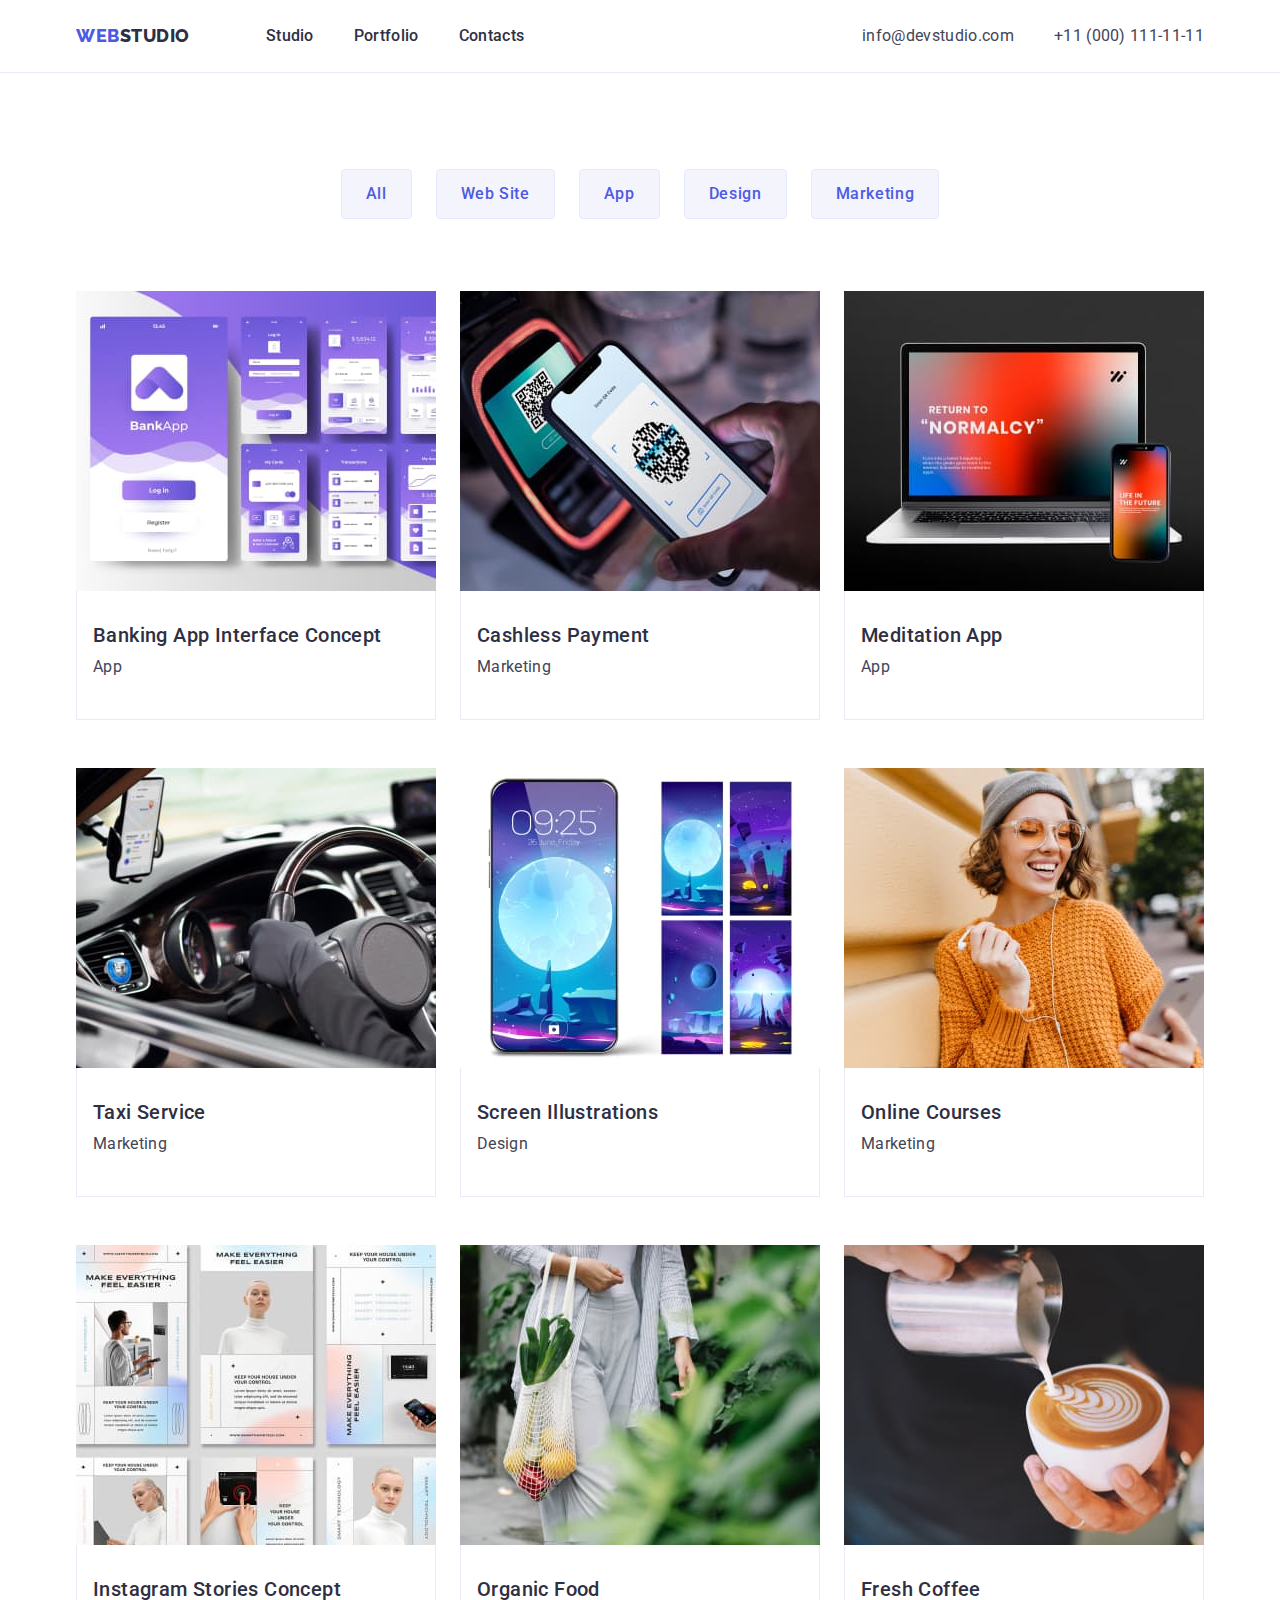
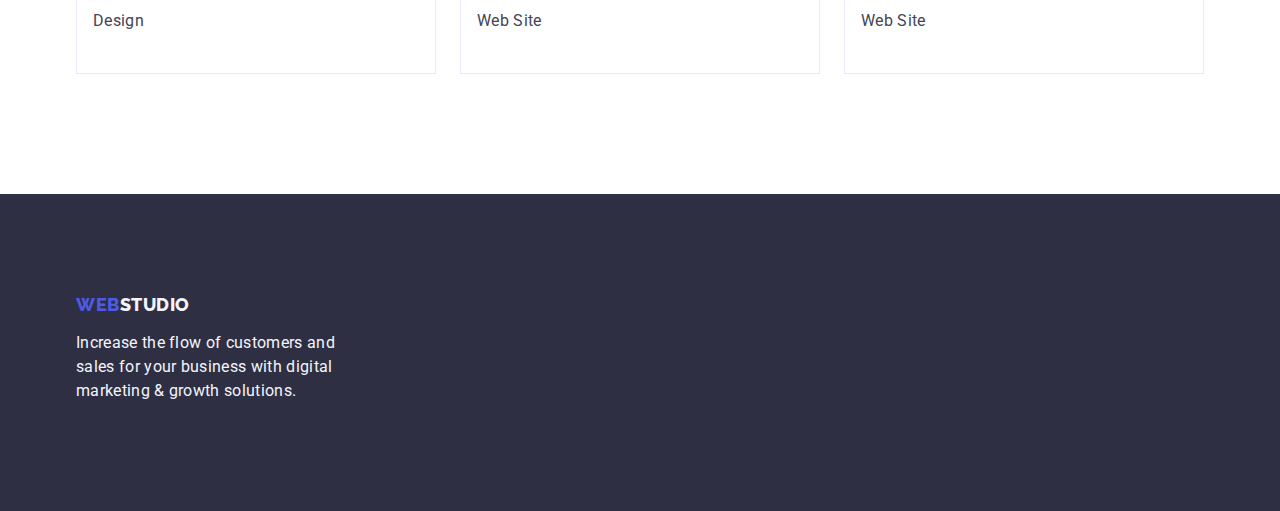
==== portfolio.html @ eb8dc879 "Initial commit" ====
<!DOCTYPE html>
<html lang="en">
  <head>
    <meta charset="UTF-8" />
    <meta http-equiv="X-UA-Compatible" content="IE=edge" />
    <meta name="viewport" content="width=device-width, initial-scale=1.0" />
    <title>Portfolio</title>
    <link rel="preconnect" href="https://fonts.googleapis.com" />
    <link rel="preconnect" href="https://fonts.gstatic.com" crossorigin />
    <link
      href="https://fonts.googleapis.com/css2?family=Raleway:wght@800&family=Roboto:wght@400;500;700;900&display=swap"
      rel="stylesheet"
    />
    <link
      rel="stylesheet"
      href="https://cdn.jsdelivr.net/npm/modern-normalize@1.1.0/modern-normalize.min.css"
    />
    <link rel="stylesheet" href="./css/styles.css" />
  </head>
  <body>
    <!-- Header section -->
    <header class="header">
      <div class="c-header container">
        <nav class="nav">
          <a class="logo link" href="./index.html">
            Web<span class="studio">Studio</span>
          </a>
          <ul class="list nav-list">
            <li>
              <a class="first-menu link" href="./index.html">Studio</a>
            </li>
            <li>
              <a class="first-menu link" href="./portfolio.html">Portfolio</a>
            </li>
            <li>
              <a class="first-menu link" href="">Contacts</a>
            </li>
          </ul>
        </nav>
        <address class="address">
          <ul class="adress-list list">
            <li>
              <a class="adress-link link" href="mailto:info@devstudio.com"
                >info@devstudio.com</a
              >
            </li>
            <li>
              <a class="adress-link link" href="tel:+110001111111"
                >+11 (000) 111-11-11</a
              >
            </li>
          </ul>
        </address>
      </div>
    </header>
    <main>
      <!-- Filter -->
      <section class="global-portfolio">
        <div class="container">
          <h1 hidden>Portfolio</h1>
          <ul class="glob-port-list list">
            <li>
              <button class="button-port button" type="button">All</button>
            </li>
            <li>
              <button class="button-port button" type="button">Web Site</button>
            </li>
            <li>
              <button class="button-port button" type="button">App</button>
            </li>
            <li>
              <button class="button-port button" type="button">Design</button>
            </li>
            <li>
              <button class="button-port button" type="button">
                Marketing
              </button>
            </li>
          </ul>
          <!-- Portfolio -->
          <ul class="glob-port-list-photo list">
            <li class="glob-port-photo-li">
              <a class="link" href=""
                ><img
                  src="./images/portfolio/img-01.jpg"
                  alt="img 1"
                  width="360"
                  height="300"
                />
                <div class="app-character">
                  <h2 class="first-h">Banking App Interface Concept</h2>
                  <p class="first-p">App</p>
                </div></a
              >
            </li>
            <li class="glob-port-photo-li">
              <a class="link" href=""
                ><img
                  src="./images/portfolio/img-02.jpg"
                  alt="img 2"
                  width="360"
                  height="300"
                />
                <div class="app-character">
                  <h2 class="first-h">Cashless Payment</h2>
                  <p class="first-p">Marketing</p>
                </div></a>
            </li>
            <li class="glob-port-photo-li">
              <a class="link" href=""
                ><img
                  src="./images/portfolio/img-03.jpg"
                  alt="img 3"
                  width="360"
                  height="300"
                />
                <div class="app-character">
                  <h2 class="first-h">Meditation App</h2>
                  <p class="first-p">App</p>
                </div></a
              >
            </li>
            <li class="glob-port-photo-li">
              <a class="link" href=""
                ><img
                  src="./images/portfolio/img-04.jpg"
                  alt="img 4"
                  width="360"
                  height="300"
                />
                <div class="app-character">
                  <h2 class="first-h">Taxi Service</h2>
                  <p class="first-p">Marketing</p>
                </div></a
              >
            </li>
            <li class="glob-port-photo-li">
              <a class="link" href=""
                ><img
                  src="./images/portfolio/img-05.jpg"
                  alt="img 5"
                  width="360"
                  height="300"
                />
                <div class="app-character">
                  <h2 class="first-h">Screen Illustrations</h2>
                  <p class="first-p">Design</p>
                </div></a
              >
            </li>
            <li class="glob-port-photo-li">
              <a class="link" href=""
                ><img
                  src="./images/portfolio/img-06.jpg"
                  alt="img 6"
                  width="360"
                  height="300"
                />
                <div class="app-character">
                  <h2 class="first-h">Online Courses</h2>
                  <p class="first-p">Marketing</p>
                </div></a
              >
            </li>
            <li class="glob-port-photo-li">
              <a class="link" href=""
                ><img
                  src="./images/portfolio/img-07.jpg"
                  alt="img 7"
                  width="360"
                  height="300"
                />
                <div class="app-character">
                  <h2 class="first-h">Instagram Stories Concept</h2>
                  <p class="first-p">Design</p>
                </div></a
              >
            </li>
            <li class="glob-port-photo-li">
              <a class="link" href=""
                ><img
                  src="./images/portfolio/img-08.jpg"
                  alt="img 8"
                  width="360"
                  height="300"
                />
                <div class="app-character">
                  <h2 class="first-h">Organic Food</h2>
                  <p class="first-p">Web Site</p>
                </div></a
              >
            </li>
            <li class="glob-port-photo-li">
              <a class="link" href=""
                ><img src="./images/portfolio/img-09.jpg" alt="img 9" />
                <div class="app-character">
                  <h2 class="first-h">Fresh Coffee</h2>
                  <p class="first-p">Web Site</p>
                </div></a
              >
            </li>
          </ul>
        </div>
      </section>
    </main>
    <footer class="footer">
      <div class="container">
        <a class="footer-logo link" href="./index.html">
          Web<span class="studio-two">Studio</span>
        </a>
        <p class="footer-p first-p">
          Increase the flow of customers and sales for your business with
          digital marketing & growth solutions.
        </p>
      </div>
    </footer>
  </body>
</html>
---- css/styles.css ----
/*! normalize.css v8.0.1 | MIT License | github.com/necolas/normalize.css */

/* Document
   ========================================================================== */

/**
 * 1. Correct the line height in all browsers.
 * 2. Prevent adjustments of font size after orientation changes in iOS.
 */

 html {
    line-height: 1.15; /* 1 */
    -webkit-text-size-adjust: 100%; /* 2 */
  }
  
  /* Sections
     ========================================================================== */
  
  /**
   * Remove the margin in all browsers.
   */
  
  body {
    margin: 0;
  }
  
  /**
   * Render the `main` element consistently in IE.
   */
  
  main {
    display: block;
  }
  
  /**
   * Correct the font size and margin on `h1` elements within `section` and
   * `article` contexts in Chrome, Firefox, and Safari.
   */
  
  h1 {
    font-size: 2em;
    margin: 0.67em 0;
  }
  
  /* Grouping content
     ========================================================================== */
  
  /**
   * 1. Add the correct box sizing in Firefox.
   * 2. Show the overflow in Edge and IE.
   */
  
  hr {
    box-sizing: content-box; /* 1 */
    height: 0; /* 1 */
    overflow: visible; /* 2 */
  }
  
  /**
   * 1. Correct the inheritance and scaling of font size in all browsers.
   * 2. Correct the odd `em` font sizing in all browsers.
   */
  
  pre {
    font-family: monospace, monospace; /* 1 */
    font-size: 1em; /* 2 */
  }
  
  /* Text-level semantics
     ========================================================================== */
  
  /**
   * Remove the gray background on active links in IE 10.
   */
  
  a {
    background-color: transparent;
  }
  
  /**
   * 1. Remove the bottom border in Chrome 57-
   * 2. Add the correct text decoration in Chrome, Edge, IE, Opera, and Safari.
   */
  
  abbr[title] {
    border-bottom: none; /* 1 */
    text-decoration: underline; /* 2 */
    text-decoration: underline dotted; /* 2 */
  }
  
  /**
   * Add the correct font weight in Chrome, Edge, and Safari.
   */
  
  b,
  strong {
    font-weight: bolder;
  }
  
  /**
   * 1. Correct the inheritance and scaling of font size in all browsers.
   * 2. Correct the odd `em` font sizing in all browsers.
   */
  
  code,
  kbd,
  samp {
    font-family: monospace, monospace; /* 1 */
    font-size: 1em; /* 2 */
  }
  
  /**
   * Add the correct font size in all browsers.
   */
  
  small {
    font-size: 80%;
  }
  
  /**
   * Prevent `sub` and `sup` elements from affecting the line height in
   * all browsers.
   */
  
  sub,
  sup {
    font-size: 75%;
    line-height: 0;
    position: relative;
    vertical-align: baseline;
  }
  
  sub {
    bottom: -0.25em;
  }
  
  sup {
    top: -0.5em;
  }
  
  /* Embedded content
     ========================================================================== */
  
  /**
   * Remove the border on images inside links in IE 10.
   */
  
  img {
    border-style: none;
  }
  
  /* Forms
     ========================================================================== */
  
  /**
   * 1. Change the font styles in all browsers.
   * 2. Remove the margin in Firefox and Safari.
   */
  
  button,
  input,
  optgroup,
  select,
  textarea {
    font-family: inherit; /* 1 */
    font-size: 100%; /* 1 */
    line-height: 1.15; /* 1 */
    margin: 0; /* 2 */
  }
  
  /**
   * Show the overflow in IE.
   * 1. Show the overflow in Edge.
   */
  
  button,
  input { /* 1 */
    overflow: visible;
  }
  
  /**
   * Remove the inheritance of text transform in Edge, Firefox, and IE.
   * 1. Remove the inheritance of text transform in Firefox.
   */
  
  button,
  select { /* 1 */
    text-transform: none;
  }
  
  /**
   * Correct the inability to style clickable types in iOS and Safari.
   */
  
  button,
  [type="button"],
  [type="reset"],
  [type="submit"] {
    -webkit-appearance: button;
  }
  
  /**
   * Remove the inner border and padding in Firefox.
   */
  
  button::-moz-focus-inner,
  [type="button"]::-moz-focus-inner,
  [type="reset"]::-moz-focus-inner,
  [type="submit"]::-moz-focus-inner {
    border-style: none;
    padding: 0;
  }
  
  /**
   * Restore the focus styles unset by the previous rule.
   */
  
  button:-moz-focusring,
  [type="button"]:-moz-focusring,
  [type="reset"]:-moz-focusring,
  [type="submit"]:-moz-focusring {
    outline: 1px dotted ButtonText;
  }
  
  /**
   * Correct the padding in Firefox.
   */
  
  fieldset {
    padding: 0.35em 0.75em 0.625em;
  }
  
  /**
   * 1. Correct the text wrapping in Edge and IE.
   * 2. Correct the color inheritance from `fieldset` elements in IE.
   * 3. Remove the padding so developers are not caught out when they zero out
   *    `fieldset` elements in all browsers.
   */
  
  legend {
    box-sizing: border-box; /* 1 */
    color: inherit; /* 2 */
    display: table; /* 1 */
    max-width: 100%; /* 1 */
    padding: 0; /* 3 */
    white-space: normal; /* 1 */
  }
  
  /**
   * Add the correct vertical alignment in Chrome, Firefox, and Opera.
   */
  
  progress {
    vertical-align: baseline;
  }
  
  /**
   * Remove the default vertical scrollbar in IE 10+.
   */
  
  textarea {
    overflow: auto;
  }
  
  /**
   * 1. Add the correct box sizing in IE 10.
   * 2. Remove the padding in IE 10.
   */
  
  [type="checkbox"],
  [type="radio"] {
    box-sizing: border-box; /* 1 */
    padding: 0; /* 2 */
  }
  
  /**
   * Correct the cursor style of increment and decrement buttons in Chrome.
   */
  
  [type="number"]::-webkit-inner-spin-button,
  [type="number"]::-webkit-outer-spin-button {
    height: auto;
  }
  
  /**
   * 1. Correct the odd appearance in Chrome and Safari.
   * 2. Correct the outline style in Safari.
   */
  
  [type="search"] {
    -webkit-appearance: textfield; /* 1 */
    outline-offset: -2px; /* 2 */
  }
  
  /**
   * Remove the inner padding in Chrome and Safari on macOS.
   */
  
  [type="search"]::-webkit-search-decoration {
    -webkit-appearance: none;
  }
  
  /**
   * 1. Correct the inability to style clickable types in iOS and Safari.
   * 2. Change font properties to `inherit` in Safari.
   */
  
  ::-webkit-file-upload-button {
    -webkit-appearance: button; /* 1 */
    font: inherit; /* 2 */
  }
  
  /* Interactive
     ========================================================================== */
  
  /*
   * Add the correct display in Edge, IE 10+, and Firefox.
   */
  
  details {
    display: block;
  }
  
  /*
   * Add the correct display in all browsers.
   */
  
  summary {
    display: list-item;
  }
  
  /* Misc
     ========================================================================== */
  
  /**
   * Add the correct display in IE 10+.
   */
  
  template {
    display: none;
  }
  
  /**
   * Add the correct display in IE 10.
   */
  
  [hidden] {
    display: none;
  }

:root {
	--primary-brand: #4d5ae5;
	--pressed-state: #404bbf;
	--dark: #2e2f42;
	--success: #31d0aa;
	--text: #434455;
	--subtle-text: #8e8f99;
	--accent: #e7e9fc;
	--light: #f4f4fd;
	--modal-overlay: #2e2f42;
	--hero-background: #2e2f42;
	--white-background: #ffffff;
	--modal-background: #fcfcfc;
}

body {
    font-family: 'Roboto', sans-serif;
    color: var(--text);
    background-color: var(--white-background);
}

h1, h2, h3, h4, h5, h6 {
    margin: 0;
}

p {
    margin: 0;
}

img {
    display: block;
}


.list {
    list-style: none;
    margin: 0;
    padding-left: 0;
}

.link {
    text-decoration: none;
    color: var(--dark);
    text-decoration: none;
}

.container {
    width: 1158px;
    margin-left: auto;
    margin-right: auto;
    padding: 0 15px;
}

.first-menu {
    font-weight: 500;
    line-height: 1.5;
    letter-spacing: 0.02em;
    padding: 24px 0 24px;
}

.link:hover,
.link:focus {
    color: var(--pressed-state);
}

.logo {
    color: var(--primary-brand);
    font-family: 'Raleway', sans-serif;
    font-size: 18px;
    font-weight: 800;
    font-size: 18;
    line-height: 1.17;
    letter-spacing: 0.03em;
    text-transform: uppercase;
    margin-right: 76px;
}

.studio {
    color: var(--dark);
}

.studio-two {
    color: var(--light);
}

.adress-link {
    line-height: 1.5;
    letter-spacing: 0.02em;
    color: var(--text);
}

.button {
    color: var(--white-background);
    background-color: var(--primary-brand);
    border: none;
    cursor: pointer;
    border-radius: 4px;
    cursor: pointer;
}

.button:hover,
.button:focus {
    color: var(--white-background);
    background-color: var(--pressed-state);
    border: none;
    cursor: pointer;
}

.address {
    font-style: normal;
}

.hero {
    background-color: var(--modal-overlay);
    padding-top: 188px;
    padding-bottom: 188px;
}

.first-header {
    font-size: 56px;
    line-height: 1.07;
    text-align: center;
    letter-spacing: 0.02em;
    color: var(--white-background);
    max-width: 496px;
    text-align: center;
    margin-right: auto;
    margin-left: auto;
}

.order-service {
    font-weight: 500;
    line-height: 1.5;
    letter-spacing: 0.04em;
    display: block;
    min-width: 169px;
    height: 56px;
    text-align: center;
    margin-left: auto;
    margin-right: auto;
    margin-top: 48px;
}

.first-h {
    font-weight: 500;
    font-size: 20px;
    line-height: 1.2;
    letter-spacing: 0.02em;
    color: var(--dark);
    margin-bottom: 8px;
}

.first-p {
    font-size: 16px;
    line-height: 1.5;
    letter-spacing: 0.02em;
    color: var(--text);
    margin-bottom: 8px;
}

.what-we-do {
    font-size: 36px;
    line-height: 1.11;
    text-align: center;
    letter-spacing: 0.02em;
    text-transform: capitalize;
    color: var(--dark);
    margin-bottom: 72px;
}

.team {
    background-color: var(--light);
    padding: 120px 0;
}

.our-team {
    font-size: 36px;
    line-height: 1.11;
    text-align: center;
    letter-spacing: 0.02em;
    text-transform: capitalize;
    color: var(--dark); 
    margin-bottom: 72px;   
}

.first-li {
    background-color: var(--white-background);
    width: calc((100%-72px)/4);
    border-radius: 0px 0px 4px 4px;
}

.footer {
    background-color: var(--modal-overlay);
    padding: 100px 0;
}

.footer-p {
    max-width: 264px;
    color: var(--light);
}

.footer-logo {
    color: var(--primary-brand);
    font-family: 'Raleway', sans-serif;
    font-size: 18px;
    font-weight: 800;
    font-size: 18;
    line-height: 1.17;
    letter-spacing: 0.03em;
    text-transform: uppercase;
    display: inline-block;
    margin-bottom: 16px;
}

.button-port {
    font-family: "Roboto", sans-serif;
    font-weight: 500;
    line-height: 1.5;
    letter-spacing: 0.04em;
    color: var(--primary-brand);
    background-color: var(--light);
    padding: 12px 24px;
    border: 1px solid var(--accent);
}

.button-port:hover,
.button-port:focus {
    border: 1px solid transparent;
}

.header {
    border-bottom: 1px solid var(--accent);
}

.header .container {
    display: flex;
    align-items: center;
    justify-content: space-between;
}

.c-header {
    display: flex;
}

.nav {
    display: flex;
    align-items: center;
}

.nav-list {
    display: flex;
    gap: 40px;
    justify-content: center;
    padding: 24px 0;
}

.adress-list {
    display: flex;
    gap: 40px;
    align-items: center;
}

.info-sect {
    padding: 120px 0;
}

.info-list {
    display: flex;
    gap: 24px;
}

.info-element {
    width: calc((100% - 72px)/4);
}

.portfolio-sect {
    padding-bottom: 120px;
}

.portfolio-list {
    display: flex;
    gap: 24px;
}

.portfolio-element {
    width: calc((100% - 48px)/3                                                       );
}

.team-list {
    display: flex;
    gap: 24px;
}

.portfolio-li {
    padding: 32px 16px;
    text-align: center;
}

.global-portfolio {
    padding: 96px 0 120px;
}

.glob-port-list {
    display: flex;
    justify-content: center;
    gap: 24px;
    margin-bottom: 72px;
}

.glob-port-list-photo {
    display: flex;
    flex-wrap: wrap;
    column-gap: 24px;
    row-gap: 48px;
}

.glob-port-photo-li {
    width: calc((100% - 48px)/3);
}

.app-character {
    padding: 32px 16px;
    border: 1px solid var(--accent);
    border-top: none;
}
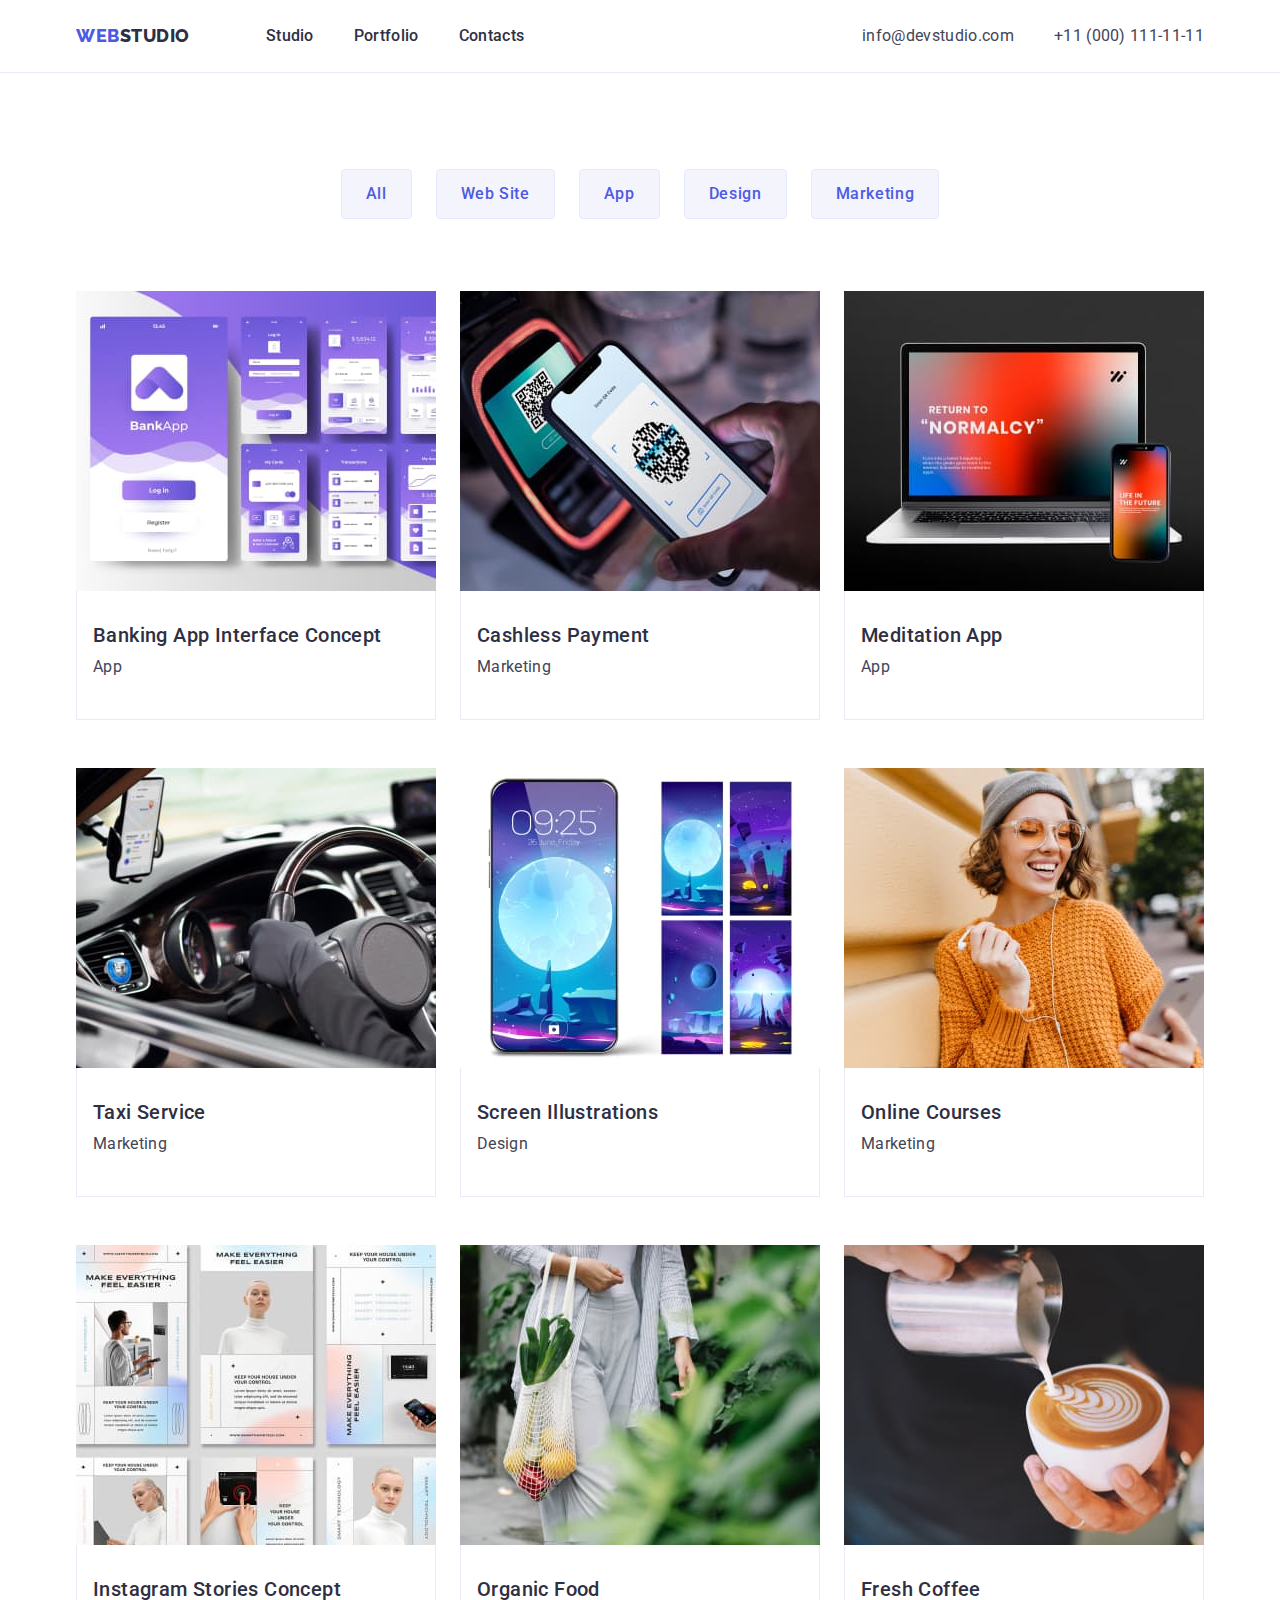
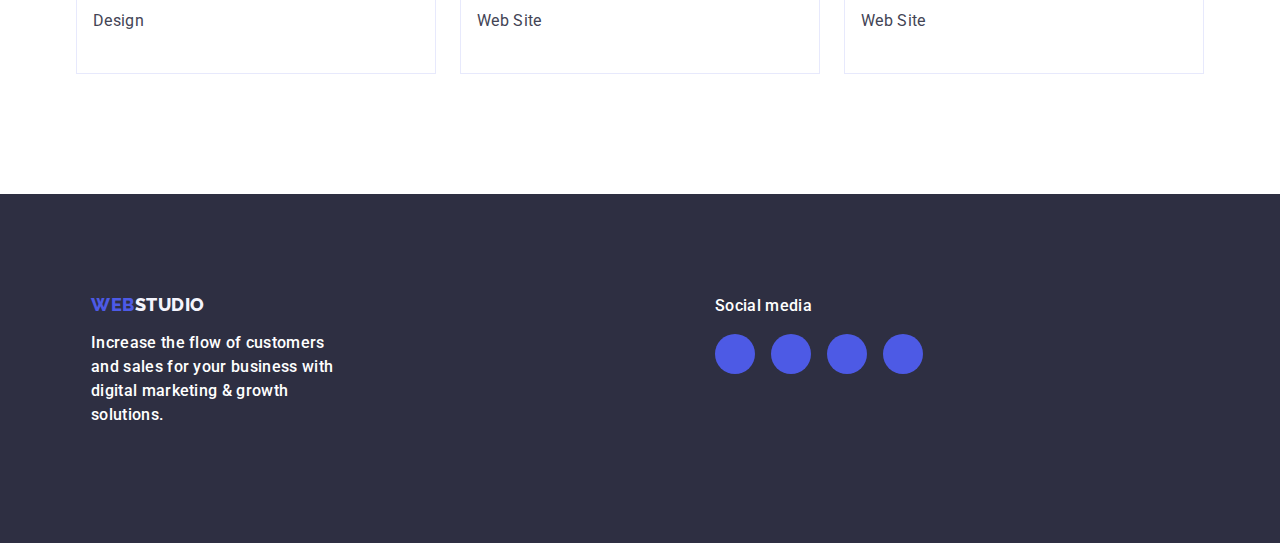
==== commit 6b37a791: "goit-hw4-1-try" ====
--- a/portfolio.html
+++ b/portfolio.html
@@ -204,14 +204,49 @@
       </section>
     </main>
     <footer class="footer">
-      <div class="container">
-        <a class="footer-logo link" href="./index.html">
-          Web<span class="studio-two">Studio</span>
-        </a>
-        <p class="footer-p first-p">
-          Increase the flow of customers and sales for your business with
-          digital marketing & growth solutions.
-        </p>
+      <div class="footer-container-global container">
+      <div class="footer-container container">
+      <a class="footer-logo link" href="./index.html">
+        Web<span class="studio-two">Studio</span>
+      </a>
+      <p class="footer-p first-p">
+        Increase the flow of customers and sales for your business with digital
+        marketing & growth solutions.
+      </p>
+      </div>
+      <div class="socials-container container">
+        <p class="footer-p">Social media</p>
+        <ul class="footer-list list">
+          <li class="footer-item">
+            <a class="footer-link" href="">
+              <svg class="footer-icon" width="24" height="24">
+                <use href="./images/icons.svg#instagram"></use>
+              </svg>
+            </a>
+          </li>
+          <li class="footer-item">
+            <a class="footer-link" href="">
+              <svg class="footer-icon" width="24" height="24">
+                <use href="./images/icons.svg#twitter"></use>
+              </svg>
+            </a>
+          </li>
+          <li class="footer-item">
+            <a class="footer-link" href="">
+              <svg class="footer-icon" width="24" height="24">
+                <use href="./images/icons.svg#facebook"></use>
+              </svg>
+            </a>
+          </li>
+          <li class="footer-item">
+            <a class="footer-link" href="">
+              <svg class="footer-icon" width="24" height="24">
+                <use href="./images/icons.svg#linkedin"></use>
+              </svg>
+            </a>
+          </li>
+        </ul>
+      </div>
       </div>
     </footer>
   </body>
--- a/css/styles.css
+++ b/css/styles.css
@@ -464,6 +464,11 @@
     background-color: var(--modal-overlay);
     padding-top: 188px;
     padding-bottom: 188px;
+    background-image: linear-gradient(rgba(46, 47, 66, 0.7), rgba(46, 47, 66, 0.7)), url(../images/header/people-office.jpg);
+    max-width: 1440px;
+    background-repeat: no-repeat;
+    background-position: center;
+    background-size: cover;
 }
 
 .first-header {
@@ -536,7 +541,9 @@
 .first-li {
     background-color: var(--white-background);
     width: calc((100%-72px)/4);
+    height: 428px;
     border-radius: 0px 0px 4px 4px;
+    box-shadow: 0px 1px 6px rgba(46, 47, 66, 0.08), 0px 1px 1px rgba(46, 47, 66, 0.16), 0px 2px 1px rgba(46, 47, 66, 0.08);
 }
 
 .footer {
@@ -580,6 +587,7 @@
 
 .header {
     border-bottom: 1px solid var(--accent);
+    box-shadow: 0px 2px 1px rgba(46, 47, 66, 0.08) 0px 1px 1px rgba(46, 47, 66, 0.16), 0px 1px 6px rgba(46, 47, 66, 0.08);
 }
 
 .header .container {
@@ -620,7 +628,7 @@
 }
 
 .info-element {
-    width: calc((100% - 72px)/4);
+    width: calc((100% - 72px) / 4);
 }
 
 .portfolio-sect {
@@ -630,10 +638,11 @@
 .portfolio-list {
     display: flex;
     gap: 24px;
+    padding: 32px 0;
 }
 
 .portfolio-element {
-    width: calc((100% - 48px)/3                                                       );
+    width: calc((100% - 48px) / 3);
 }
 
 .team-list {
@@ -644,6 +653,7 @@
 .portfolio-li {
     padding: 32px 16px;
     text-align: center;
+    margin-bottom: 20px;
 }
 
 .global-portfolio {
@@ -665,7 +675,7 @@
 }
 
 .glob-port-photo-li {
-    width: calc((100% - 48px)/3);
+    width: calc((100% - 48px) / 3);
 }
 
 .app-character {
@@ -674,3 +684,126 @@
     border-top: none;
 }
 
+.info-icon {
+  display: flex;
+  align-items: center;
+  justify-content: center;
+  height: 112px;
+  background-color: var(--light);
+  border-radius: 4px;
+  margin-bottom: 8px;
+}
+
+.socials-list {
+  display: flex;
+  justify-content: center;
+  gap: 24px;
+}
+
+.socials-item {
+  width: 40px;
+  height: 40px;
+}
+
+.socials-link {
+  display: flex;
+  align-items: center;
+  justify-content: center;
+  width: 100%;
+  height: 100%;
+  background-color: var(--primary-brand);
+  border-radius: 50%;
+}
+
+.socials-link:hover,
+.socials-link:focus {
+  background-color: #404bbf;
+}
+
+.socials-icon {
+  fill: var(--light);
+}
+
+.customers {
+  padding-top: 120px;
+  padding-bottom: 120px;
+}
+
+.customers-list {
+  display: flex;
+  gap: 24px;
+}
+
+.customers-items {
+  width: calc((100% - 120px) / 6);
+  height: 88px;
+}
+
+.customers-link {
+  display: flex;
+  align-items: center;
+  justify-content: center;
+  color: var(--subtle-text);
+  width: 100%;
+  height: 100%;
+  border: 1px solid var(--subtle-text);
+  border-radius: 4px;
+}
+
+.customers-link:hover,
+.customers-link:focus {
+  border-color: var(--pressed-state);
+}
+
+.customers-icon {
+  fill: currentColor;
+  width: 104px;
+  height: 56px;
+}
+
+.footer-container-global {
+  display: flex;
+  align-items: baseline;
+}
+
+.footer-container {
+  margin-right: 120px;
+}
+
+.footer-p {
+  font-weight: 500;
+  font-size: 16px;
+  line-height: 1.5;
+  letter-spacing: 0.02em;
+  color: var(--white-background);
+  margin-bottom: 16px;
+}
+
+.footer-list {
+  display: flex;
+  gap: 16px;
+}
+
+.footer-item {
+  width: 40px;
+  height: 40px;
+}
+
+.footer-link {
+  display: flex;
+  align-items: center;
+  justify-content: center;
+  width: 100%;
+  height: 100%;
+  background-color: var(--primary-brand);
+  border-radius: 50%;
+}
+
+.footer-link:hover,
+.footer-link:focus {
+  background-color: var(--success);
+}
+
+.footer-icon {
+  fill: var(--light);
+}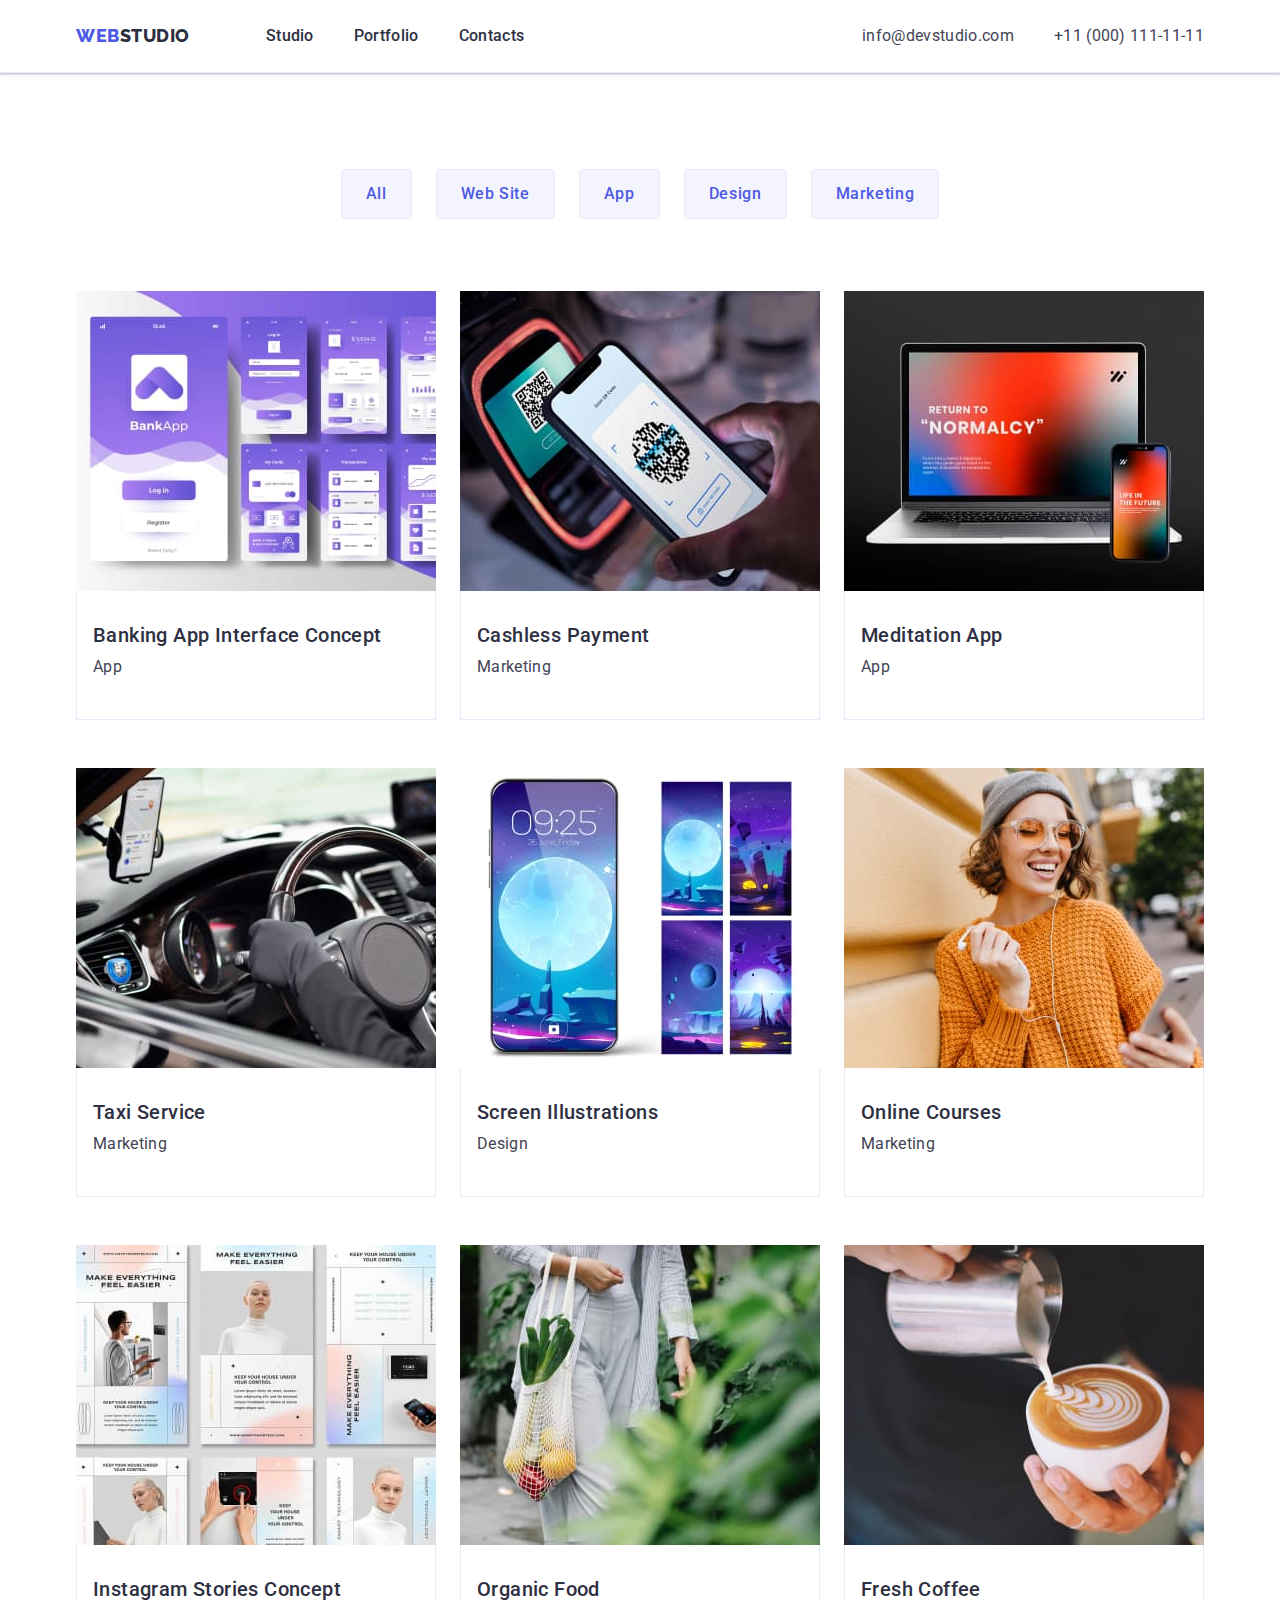
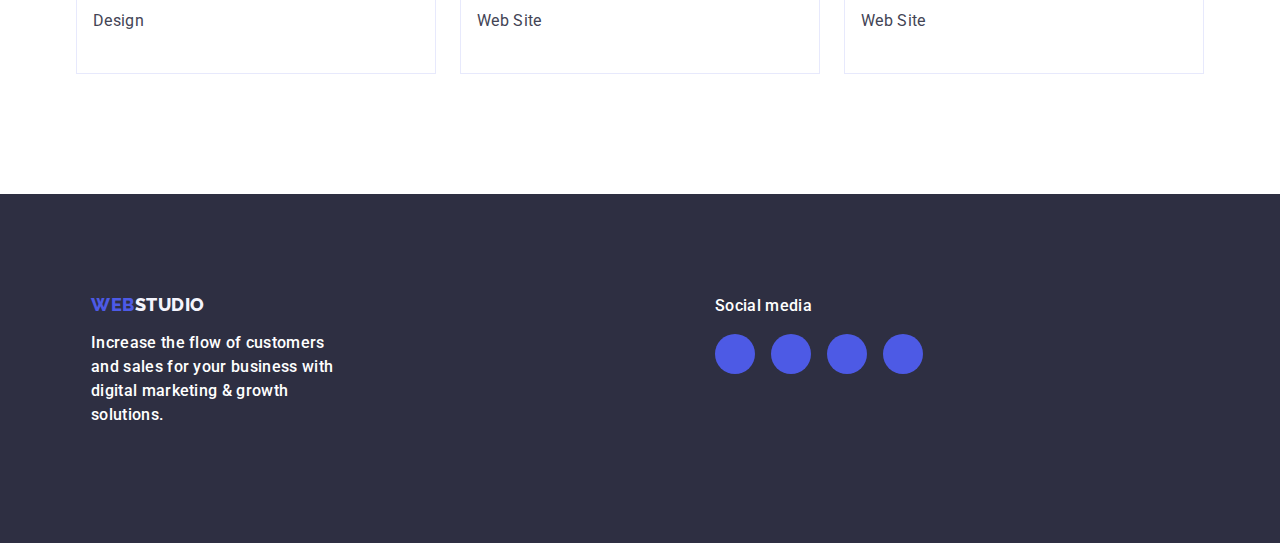
==== commit 6914ff41: "goit-hw4-2-try" ====
--- a/portfolio.html
+++ b/portfolio.html
@@ -80,7 +80,7 @@
           <!-- Portfolio -->
           <ul class="glob-port-list-photo list">
             <li class="glob-port-photo-li">
-              <a class="link" href=""
+              <a class="glob-portfolio-link link" href=""
                 ><img
                   src="./images/portfolio/img-01.jpg"
                   alt="img 1"
@@ -94,7 +94,7 @@
               >
             </li>
             <li class="glob-port-photo-li">
-              <a class="link" href=""
+              <a class="glob-portfolio-link link" href=""
                 ><img
                   src="./images/portfolio/img-02.jpg"
                   alt="img 2"
@@ -107,7 +107,7 @@
                 </div></a>
             </li>
             <li class="glob-port-photo-li">
-              <a class="link" href=""
+              <a class="glob-portfolio-link link" href=""
                 ><img
                   src="./images/portfolio/img-03.jpg"
                   alt="img 3"
@@ -121,7 +121,7 @@
               >
             </li>
             <li class="glob-port-photo-li">
-              <a class="link" href=""
+              <a class="glob-portfolio-link link" href=""
                 ><img
                   src="./images/portfolio/img-04.jpg"
                   alt="img 4"
@@ -135,7 +135,7 @@
               >
             </li>
             <li class="glob-port-photo-li">
-              <a class="link" href=""
+              <a class="glob-portfolio-link link" href=""
                 ><img
                   src="./images/portfolio/img-05.jpg"
                   alt="img 5"
@@ -149,7 +149,7 @@
               >
             </li>
             <li class="glob-port-photo-li">
-              <a class="link" href=""
+              <a class="glob-portfolio-link link" href=""
                 ><img
                   src="./images/portfolio/img-06.jpg"
                   alt="img 6"
@@ -163,7 +163,7 @@
               >
             </li>
             <li class="glob-port-photo-li">
-              <a class="link" href=""
+              <a class="glob-portfolio-link link" href=""
                 ><img
                   src="./images/portfolio/img-07.jpg"
                   alt="img 7"
@@ -177,7 +177,7 @@
               >
             </li>
             <li class="glob-port-photo-li">
-              <a class="link" href=""
+              <a class="glob-portfolio-link link" href=""
                 ><img
                   src="./images/portfolio/img-08.jpg"
                   alt="img 8"
@@ -191,7 +191,7 @@
               >
             </li>
             <li class="glob-port-photo-li">
-              <a class="link" href=""
+              <a class="glob-portfolio-link link" href=""
                 ><img src="./images/portfolio/img-09.jpg" alt="img 9" />
                 <div class="app-character">
                   <h2 class="first-h">Fresh Coffee</h2>
--- a/css/styles.css
+++ b/css/styles.css
@@ -582,12 +582,17 @@
 
 .button-port:hover,
 .button-port:focus {
+  box-shadow: 0px 3px 1px rgba(0, 0, 0, 0.1), 0px 2px 1px rgba(0, 0, 0, 0.08), 0px 2px 2px rgba(0, 0, 0, 0.12);
+}
+
+.button-port:hover,
+.button-port:focus {
     border: 1px solid transparent;
 }
 
 .header {
     border-bottom: 1px solid var(--accent);
-    box-shadow: 0px 2px 1px rgba(46, 47, 66, 0.08) 0px 1px 1px rgba(46, 47, 66, 0.16), 0px 1px 6px rgba(46, 47, 66, 0.08);
+    box-shadow: 0px 2px 1px rgba(46, 47, 66, 0.08), 0px 1px 1px rgba(46, 47, 66, 0.16), 0px 1px 6px rgba(46, 47, 66, 0.08);
 }
 
 .header .container {
@@ -651,7 +656,7 @@
 }
 
 .portfolio-li {
-    padding: 32px 16px;
+    padding: 32px 0px;
     text-align: center;
     margin-bottom: 20px;
 }
@@ -753,13 +758,16 @@
 .customers-link:hover,
 .customers-link:focus {
   border-color: var(--pressed-state);
+  color: var(--pressed-state);
 }
 
 .customers-icon {
   fill: currentColor;
-  width: 104px;
-  height: 56px;
-}
+}
+
+.cutomers-h {
+  line-height: 1.1;
+} 
 
 .footer-container-global {
   display: flex;
@@ -806,4 +814,13 @@
 
 .footer-icon {
   fill: var(--light);
+}
+
+.glob-portfolio-link {
+  display: block;
+}
+
+.glob-portfolio-link:hover,
+.glob-portfolio-link:focus {
+  box-shadow: 0px 1px 6px rgba(46, 47, 66, 0.08), 0px 1px 1px rgba(46, 47, 66, 0.16), 0px 2px 1px rgba(46, 47, 66, 0.08);
 }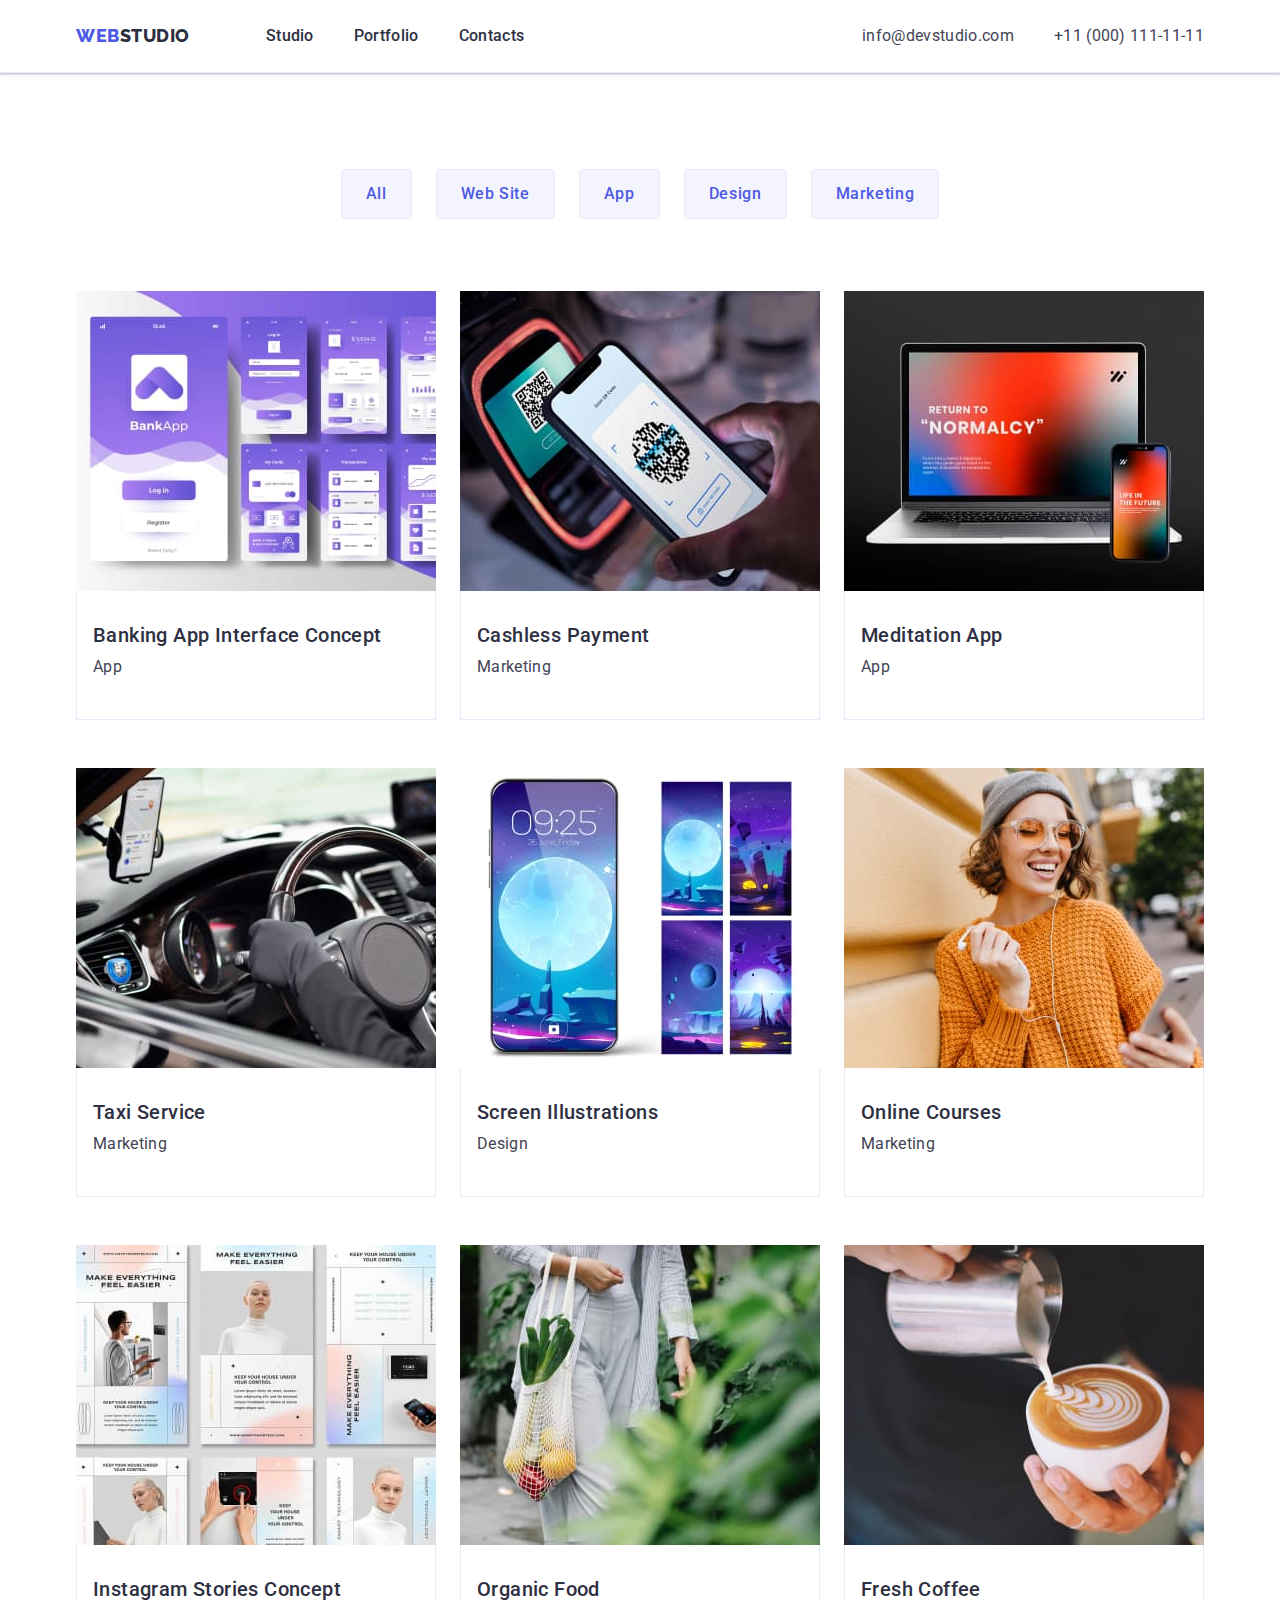
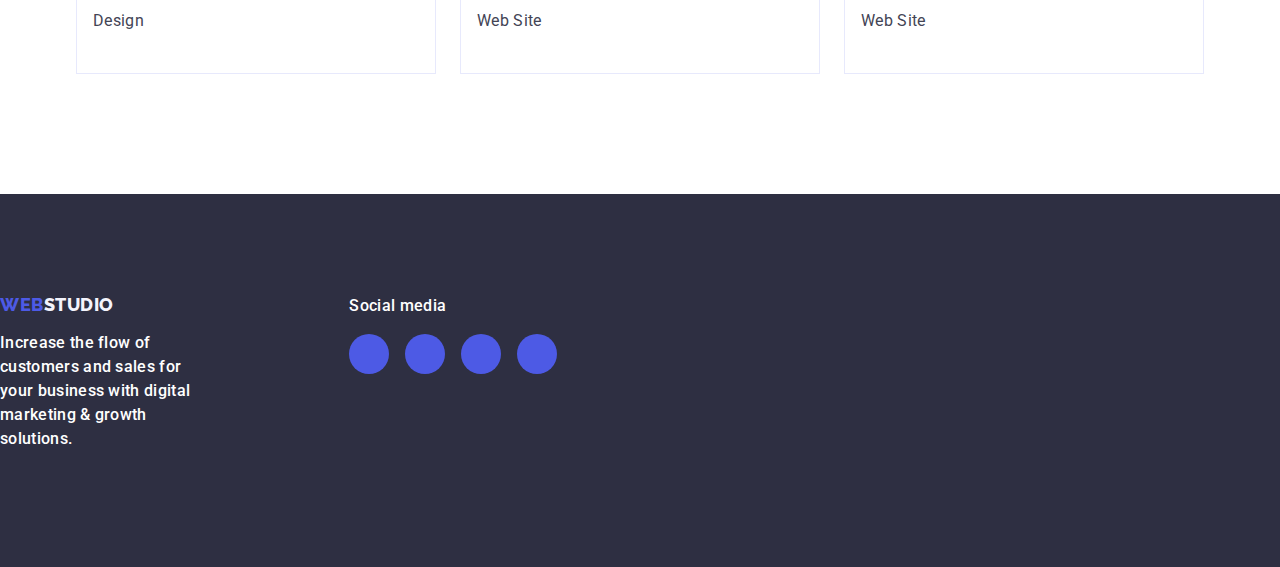
==== commit e582af14: "goit-hw4-3" ====
--- a/portfolio.html
+++ b/portfolio.html
@@ -204,8 +204,8 @@
       </section>
     </main>
     <footer class="footer">
-      <div class="footer-container-global container">
-      <div class="footer-container container">
+      <div class="footer-container-global">
+      <div class="footer-container">
       <a class="footer-logo link" href="./index.html">
         Web<span class="studio-two">Studio</span>
       </a>
--- a/css/styles.css
+++ b/css/styles.css
@@ -469,6 +469,8 @@
     background-repeat: no-repeat;
     background-position: center;
     background-size: cover;
+    margin-right: auto;
+    margin-left: auto;
 }
 
 .first-header {
@@ -643,7 +645,6 @@
 .portfolio-list {
     display: flex;
     gap: 24px;
-    padding: 32px 0;
 }
 
 .portfolio-element {
@@ -658,7 +659,6 @@
 .portfolio-li {
     padding: 32px 0px;
     text-align: center;
-    margin-bottom: 20px;
 }
 
 .global-portfolio {
@@ -823,4 +823,8 @@
 .glob-portfolio-link:hover,
 .glob-portfolio-link:focus {
   box-shadow: 0px 1px 6px rgba(46, 47, 66, 0.08), 0px 1px 1px rgba(46, 47, 66, 0.16), 0px 2px 1px rgba(46, 47, 66, 0.08);
+}
+
+.info-p {
+  margin-bottom: 0px;
 }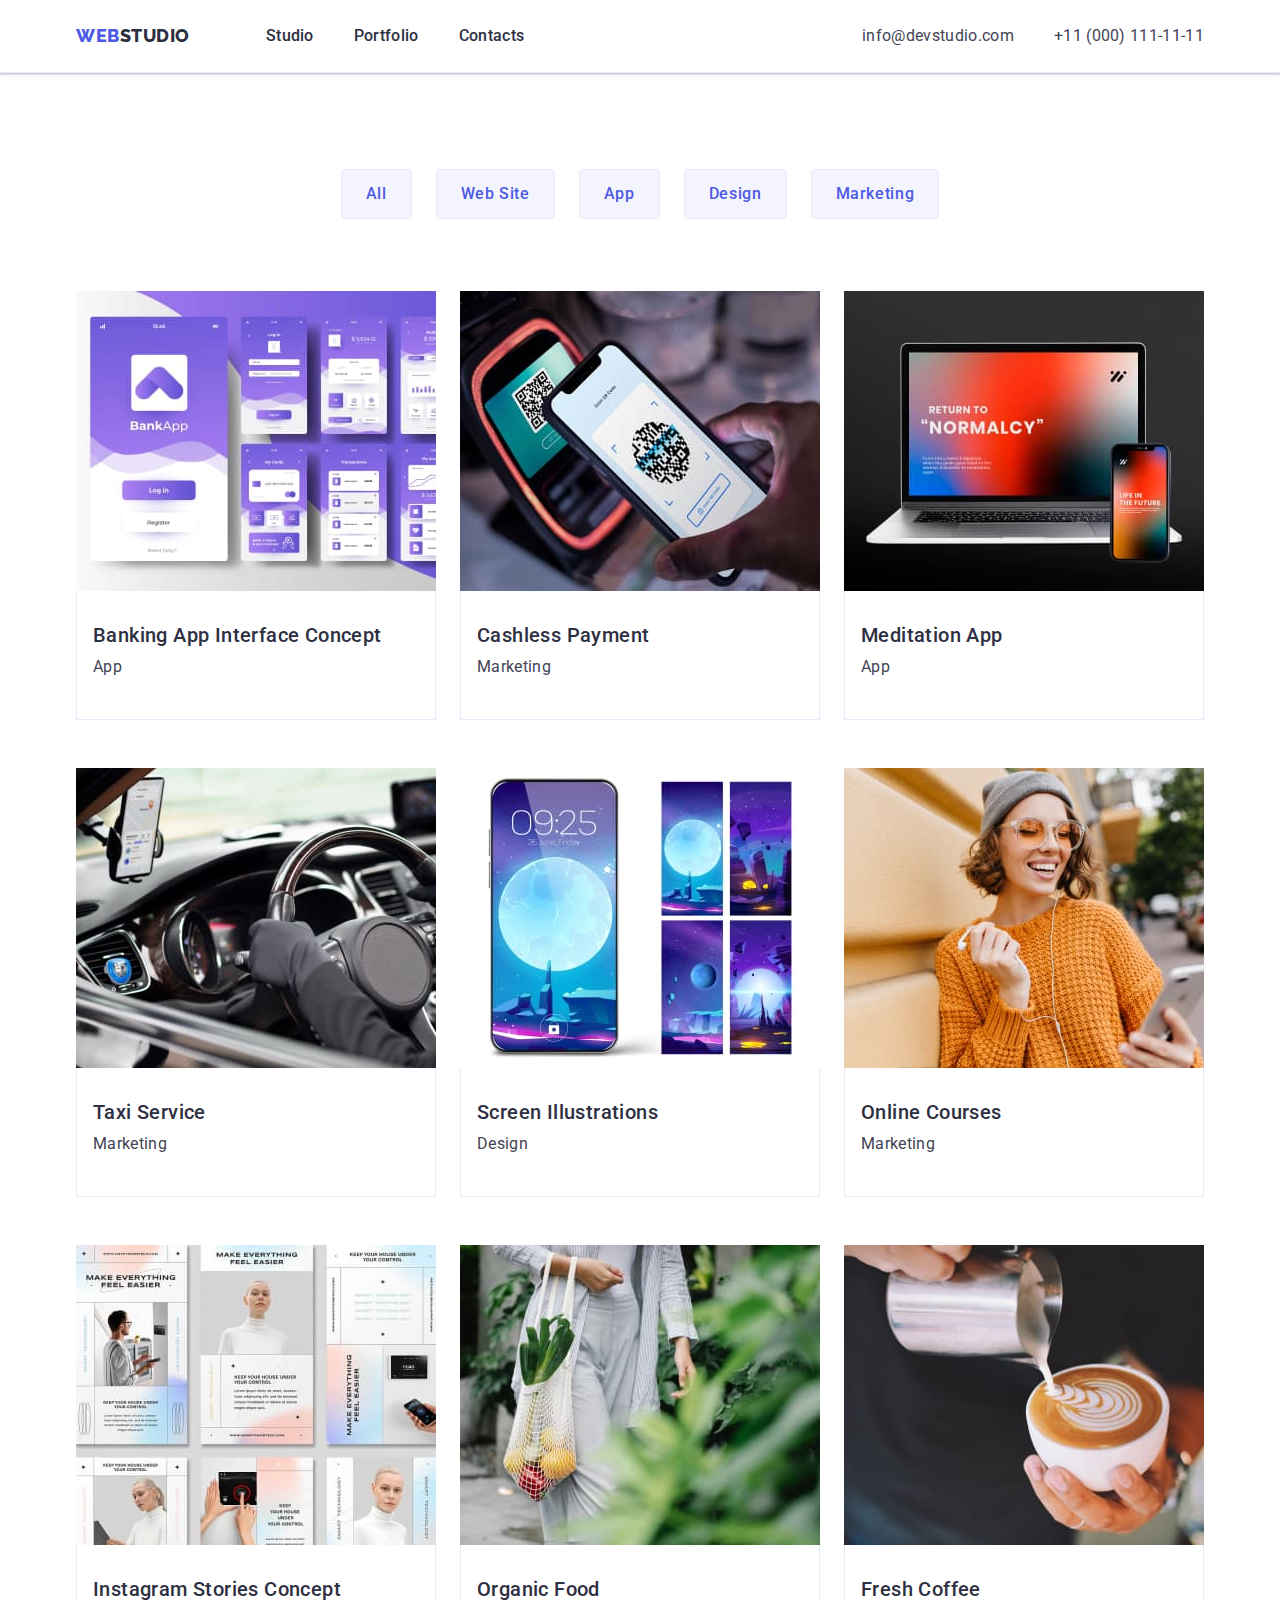
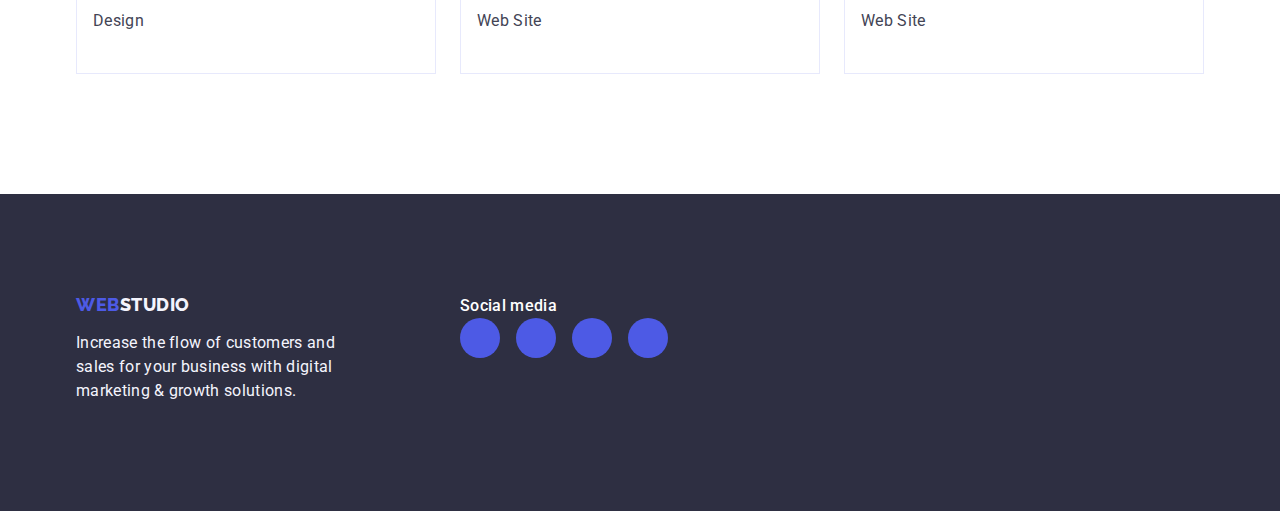
==== commit 591a3be0: "goit-hw4-4" ====
--- a/portfolio.html
+++ b/portfolio.html
@@ -204,7 +204,7 @@
       </section>
     </main>
     <footer class="footer">
-      <div class="footer-container-global">
+      <div class="footer-container-global container">
       <div class="footer-container">
       <a class="footer-logo link" href="./index.html">
         Web<span class="studio-two">Studio</span>
@@ -214,8 +214,8 @@
         marketing & growth solutions.
       </p>
       </div>
-      <div class="socials-container container">
-        <p class="footer-p">Social media</p>
+      <div class="socials-container">
+        <p class="footer-par">Social media</p>
         <ul class="footer-list list">
           <li class="footer-item">
             <a class="footer-link" href="">
--- a/css/styles.css
+++ b/css/styles.css
@@ -778,13 +778,12 @@
   margin-right: 120px;
 }
 
-.footer-p {
+.footer-par {
   font-weight: 500;
   font-size: 16px;
   line-height: 1.5;
   letter-spacing: 0.02em;
   color: var(--white-background);
-  margin-bottom: 16px;
 }
 
 .footer-list {
